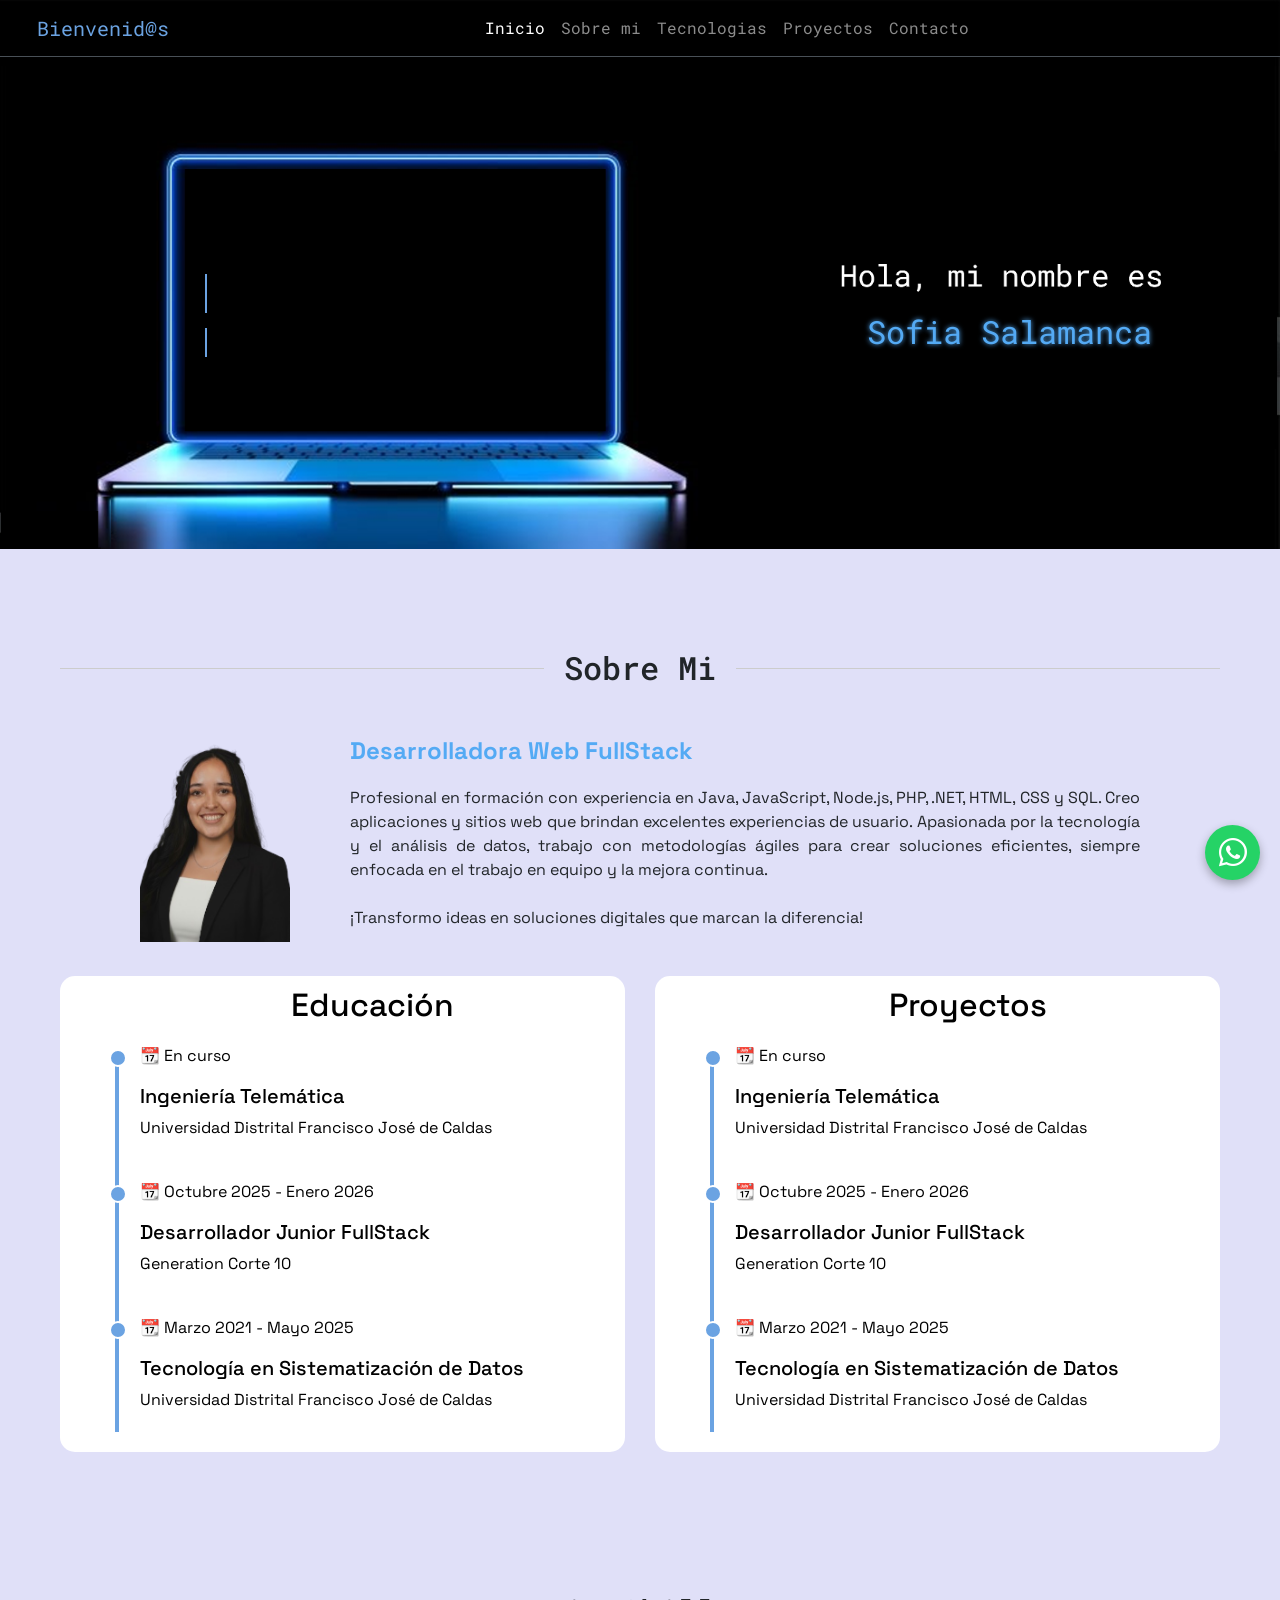
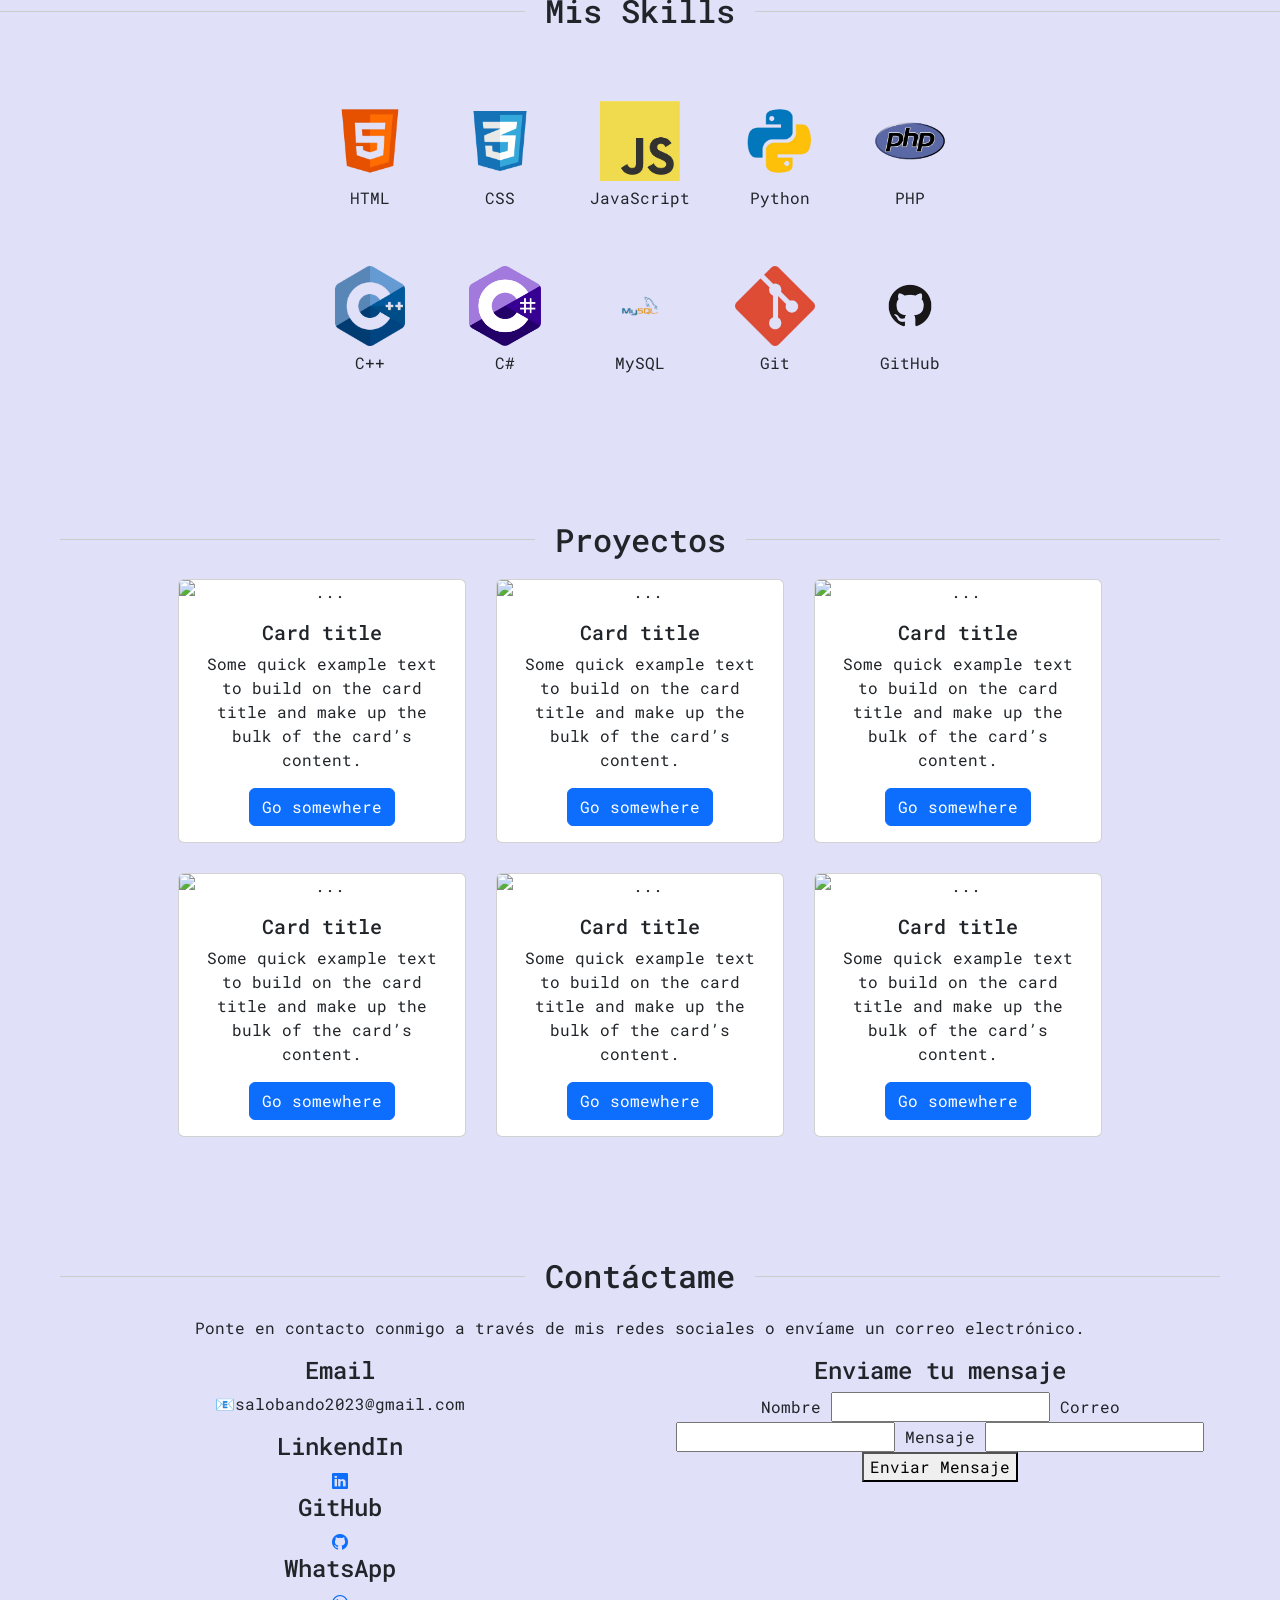
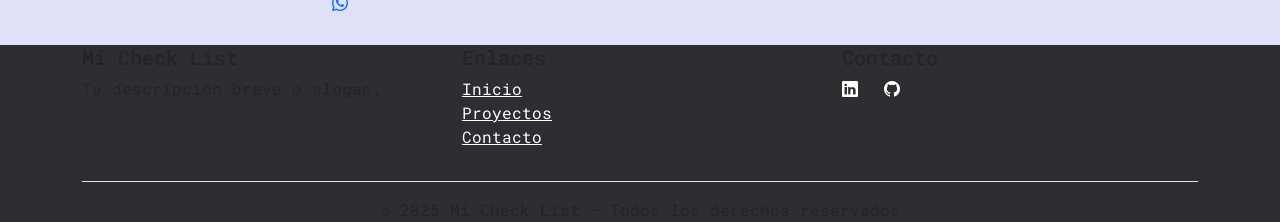
==== index.html @ 1c2f8b67 "portafolio" ====
<!DOCTYPE html>
<html lang="es">

<head>
    <meta charset="UTF-8">
    <meta name="viewport" content="width=device-width, initial-scale=1.0">
    <title>Portafolio</title>
    <link rel="stylesheet" href="style.css">
    <link href="https://cdn.jsdelivr.net/npm/bootstrap@5.3.8/dist/css/bootstrap.min.css" rel="stylesheet"
        integrity="sha384-sRIl4kxILFvY47J16cr9ZwB07vP4J8+LH7qKQnuqkuIAvNWLzeN8tE5YBujZqJLB" crossorigin="anonymous">
    <link href="https://fonts.googleapis.com/css2?family=Space+Grotesk:wght@400;600;700&display=swap" rel="stylesheet">
    <link href="https://fonts.googleapis.com/css2?family=Roboto+Mono:wght@100;300;400;500;700&display=swap"
        rel="stylesheet">
    <!-- Bootstrap Icons -->
    <link href="https://cdn.jsdelivr.net/npm/bootstrap-icons@1.11.1/font/bootstrap-icons.css" rel="stylesheet" />

</head>

<body>

    <header>
        <nav class="navbar navbar-expand-lg border-bottom border-body fixed-top" data-bs-theme="dark">
            <div class="container-fluid">
                <a class="navbar-brand" href="#inicio">Bienvenid@s</a>
                <button class="navbar-toggler" type="button" data-bs-toggle="collapse" data-bs-target="#navbarNav"
                    aria-controls="navbarNav" aria-expanded="false" aria-label="Toggle navigation">
                    <span class="navbar-toggler-icon"></span>
                </button>
                <div class="collapse navbar-collapse" id="navbarNav">
                    <ul class="navbar-nav">
                        <li class="nav-item">
                            <a class="nav-link active" aria-current="page" href="#inicio">Inicio</a>
                        </li>
                        <li class="nav-item">
                            <a class="nav-link" href="#sobremi">Sobre mi</a>
                        </li>
                        <li class="nav-item">
                            <a class="nav-link" href="#tecnologias">Tecnologias</a>
                        </li>
                        <li class="nav-item">
                            <a class="nav-link" href="#proyectos">Proyectos</a>
                        </li>
                        <li class="nav-item">
                            <a class="nav-link" href="#contacto">Contacto</a>
                        </li>
                    </ul>
                </div>
            </div>
        </nav>
    </header>


    <section id="inicio">
        <img src="/img/imgInicio.png" alt="inicio" class="unosceros">

        <div class="nombre">
            <p>Sofia Salamanca</p>
        </div>
        <div class="texto">
            <h3 class="type primero">Hello world!!</h3>
            <p class="type segundo">Soy Desarrolladora Web</p>
        </div>
    </section>

    <section id="sobremi">
        <h2 class="title">Sobre Mi</h2>

        <div class="quiensoy">
            <img src="/img/yo.png" alt="">
            <div class="text-sobremi">
                <h4>Desarrolladora Web FullStack</h4>
                <p>
                    Profesional en formación con experiencia en Java, JavaScript, Node.js, PHP, .NET, HTML, CSS y SQL.
                    Creo
                    aplicaciones y sitios web que brindan excelentes experiencias de usuario.
                    Apasionada por la tecnología y el análisis de datos, trabajo con metodologías ágiles para crear
                    soluciones
                    eficientes, siempre enfocada en el trabajo en equipo y la mejora continua.
                    <br><br>
                    ¡Transformo ideas en soluciones digitales que marcan la diferencia!
                </p>
            </div>
        </div>

        <div class="experiencia">
            <div class="educacion">
                <h2>Educación</h2>
                <div class="cursos">
                    <p class="fecha">📆 En curso</p>
                    <h5 class="titulo-curso">Ingeniería Telemática</h5>
                    <p class="institucion">Universidad Distrital Francisco José de Caldas</p>
                </div>
                <div class="cursos">
                    <p class="fecha">📆 Octubre 2025 - Enero 2026</p>
                    <h5 class="titulo-curso">Desarrollador Junior FullStack</h5>
                    <p class="institucion">Generation Corte 10</p>
                </div>
                <div class="cursos">
                    <p class="fecha">📆 Marzo 2021 - Mayo 2025</p>
                    <h5 class="titulo-curso">Tecnología en Sistematización de Datos</h5>
                    <p class="institucion">Universidad Distrital Francisco José de Caldas</p>
                </div>
            </div>
            <div class="educacion">
                <h2>Proyectos</h2>
                <div class="cursos">
                    <p class="fecha">📆 En curso</p>
                    <h5 class="titulo-curso">Ingeniería Telemática</h5>
                    <p class="institucion">Universidad Distrital Francisco José de Caldas</p>
                </div>
                <div class="cursos">
                    <p class="fecha">📆 Octubre 2025 - Enero 2026</p>
                    <h5 class="titulo-curso">Desarrollador Junior FullStack</h5>
                    <p class="institucion">Generation Corte 10</p>
                </div>
                <div class="cursos">
                    <p class="fecha">📆 Marzo 2021 - Mayo 2025</p>
                    <h5 class="titulo-curso">Tecnología en Sistematización de Datos</h5>
                    <p class="institucion">Universidad Distrital Francisco José de Caldas</p>
                </div>
            </div>
        </div>
    </section>

    <section id="tecnologias">
        <h2 class="title">Mis Skills</h2>
        <div class="skills">
            <div class="iconos">
                <img src="/img/html-5.png" alt="html">
                <p>HTML</p>
            </div>
            <div class="iconos">
                <img src="/img/CSS.png" alt="html">
                <p>CSS</p>
            </div>
            <div class="iconos">
                <img src="/img/js.png" alt="html">
                <p>JavaScript</p>
            </div>
            <div class="iconos">
                <img src="/img/python.png" alt="html">
                <p>Python</p>
            </div>
            <div class="iconos">
                <img src="/img/php.png" alt="html">
                <p>PHP</p>
            </div>
            <div class="iconos">
                <img src="/img/c++.png" alt="html">
                <p>C++</p>
            </div>
            <div class="iconos">
                <img src="/img/Csharp.png" alt="html">
                <p>C#</p>
            </div>
            <div class="iconos">
                <img src="/img/mysql.png" alt="html">
                <p>MySQL</p>
            </div>
            <div class="iconos">
                <img src="/img/git.png" alt="html">
                <p>Git</p>
            </div>
            <div class="iconos">
                <img src="/img/github.png" alt="html">
                <p>GitHub</p>
            </div>
        </div>
    </section>

    <section id="proyectos">
        <h2 class="title">Proyectos</h2>
        <div class="card_proy">
            <div class="card" style="width: 18rem;">
                <img src="..." class="card-img-top" alt="...">
                <div class="card-body">
                    <h5 class="card-title">Card title</h5>
                    <p class="card-text">Some quick example text to build on the card title and make up the bulk of the
                        card’s content.</p>
                    <a href="#" class="btn btn-primary">Go somewhere</a>
                </div>
            </div>
            <div class="card" style="width: 18rem;">
                <img src="..." class="card-img-top" alt="...">
                <div class="card-body">
                    <h5 class="card-title">Card title</h5>
                    <p class="card-text">Some quick example text to build on the card title and make up the bulk of the
                        card’s content.</p>
                    <a href="#" class="btn btn-primary">Go somewhere</a>
                </div>
            </div>
            <div class="card" style="width: 18rem;">
                <img src="..." class="card-img-top" alt="...">
                <div class="card-body">
                    <h5 class="card-title">Card title</h5>
                    <p class="card-text">Some quick example text to build on the card title and make up the bulk of the
                        card’s content.</p>
                    <a href="#" class="btn btn-primary">Go somewhere</a>
                </div>
            </div>
            <div class="card" style="width: 18rem;">
                <img src="..." class="card-img-top" alt="...">
                <div class="card-body">
                    <h5 class="card-title">Card title</h5>
                    <p class="card-text">Some quick example text to build on the card title and make up the bulk of the
                        card’s content.</p>
                    <a href="#" class="btn btn-primary">Go somewhere</a>
                </div>
            </div>
            <div class="card" style="width: 18rem;">
                <img src="..." class="card-img-top" alt="...">
                <div class="card-body">
                    <h5 class="card-title">Card title</h5>
                    <p class="card-text">Some quick example text to build on the card title and make up the bulk of the
                        card’s content.</p>
                    <a href="#" class="btn btn-primary">Go somewhere</a>
                </div>
            </div>
            <div class="card" style="width: 18rem;">
                <img src="..." class="card-img-top" alt="...">
                <div class="card-body">
                    <h5 class="card-title">Card title</h5>
                    <p class="card-text">Some quick example text to build on the card title and make up the bulk of the
                        card’s content.</p>
                    <a href="#" class="btn btn-primary">Go somewhere</a>
                </div>
            </div>
        </div>
    </section>

    <section id="contacto">
        <h2 class="title">Contáctame</h2>
        <p>Ponte en contacto conmigo a través de mis redes sociales o envíame un correo electrónico.</p>
        <div class="formas-contacto">
            <div class="redes">
                <h4>Email</h4>
                <p>📧salobando2023@gmail.com</p>
                <h4>LinkendIn</h4>
                <a href="www.linkedin.com/in/danna-sofia-salamanca-obando-desarrolladora-fullstack" class="icon-circle"
                    aria-label="Whatsapp"><i class="bi bi-linkedin"></i> </a><br>
                <h4>GitHub</h4>
                <a href="https://github.com/salobando" class="icon-circle" aria-label="GitHub"><i
                        class="bi bi-github"></i></a><br>
                <h4>WhatsApp</h4>
                <a href="#" class="icon-circle" aria-label="Whatsapp"><i class="bi bi-whatsapp"></i></a>
            </div>
            <div class="mensaje">
                <h4>Enviame tu mensaje</h4>
                <label for="">Nombre</label>
                <input type="text" name="nombre" id="nombre">
                <label for="">Correo</label>
                <input type="text" name="correo" id="correo">
                <label for="">Mensaje</label>
                <input type="text" name="Mensaje" id="Mensaje">
                <button type="submit" id="enviar">Enviar Mensaje</button>
            </div>
        </div>
    </section>

    <!-- Boton Whatsapp flotante -->
    <a href="https://wa.me/573008833628?text=Hola,%20me%20gusto%20tu%20portafolio!" class="whatsapp-float"
        target="_blank" aria-label="WhatsApp">
        <i class="bi bi-whatsapp"></i>
    </a>

    <footer>
        <div class="container">
            <div class="row">
                <div class="col-md-4 mb-3">
                    <h5>Mi Check List</h5>
                    <p>Tu descripción breve o slogan.</p>
                </div>
                <div class="col-md-4 mb-3">
                    <h5>Enlaces</h5>
                    <ul class="list-unstyled">
                        <li><a href="#inicio" class="text-white">Inicio</a></li>
                        <li><a href="#proy" class="text-white">Proyectos</a></li>
                        <li><a href="#contacto" class="text-white">Contacto</a></li>
                    </ul>
                </div>
                <div class="col-md-4 mb-3">
                    <h5>Contacto</h5>
                    <a href="www.linkedin.com/in/danna-sofia-salamanca-obando-desarrolladora-fullstack"
                        class="text-white me-3"><i class="bi bi-linkedin"></i></a>
                    <a href="https://github.com/salobando" class="text-white me-3"><i class="bi bi-github"></i></a>
                </div>
            </div>
            <div class="text-center pt-3 border-top">
                © 2025 Mi Check List — Todos los derechos reservados
            </div>

        </div>
    </footer>

    <script src="sricpt.js"></script>
    <!-- Bootstrap JS -->
    <script src="https://cdn.jsdelivr.net/npm/bootstrap@5.3.2/dist/js/bootstrap.bundle.min.js"></script>

</body>

</html>
---- style.css ----
body {
    font-family: 'Roboto mono', 'sans-serif' !important;
    background: #e0e0f8 !important;
    align-items: center;
    margin: 0;
}

.navbar {
    position: fixed !important;
    top: 0;
    left: 0;
    width: 100%;
    background-color: rgba(0, 0, 0, 0.8);    
    font-family: 'Roboto mono', 'sans-serif';
    z-index: 1000;
    /* por encima de otros elementos */
    box-shadow: 0 2px 5px rgba(0, 0, 0, 0.5);
    /* sombra para destacar */
}

.navbar-brand{
    padding-left: 25px;
    color: #6ba3e2 !important;
}

.navbar-nav{ 
     display: flex;
    justify-content: center; 
    width: 100%;
}

#inicio {
    text-align: center;
    position: relative;
    /* referencia para el texto */
    overflow: hidden;
}

.unosceros {
    width: 100vw;
    height: auto;
    object-fit: cover; 
}

.nombre{
    position: absolute;
    top: 62%;
    right: 10%; /* lado derecho */
    transform: translateY(-50%);
    font-family: 'Roboto mono', 'sans-serif';
    font-size: 2rem;
    color: #54aaf4;
    text-shadow: 0 0 5px #54aaf4;
    animation: terminalBlink 4s infinite;
}

@keyframes terminalBlink {
    /* visible */
    0%   { opacity: 1; }
    10%  { opacity: 0.2; }
    12%  { opacity: 1; }
    /* pequeño apagón */
    25%  { opacity: 0; }
    28%  { opacity: 1; }
    /* titileo rápido */
    40%  { opacity: 0.3; }
    42%  { opacity: 1; }
    44%  { opacity: 0.1; }
    46%  { opacity: 1; }
    /* apagado largo */
    70%  { opacity: 0; }
    75%  { opacity: 1; }
    /* estable */
    100% { opacity: 1; }
}


.texto{
    font-family: 'Roboto mono', 'sans-serif';    
    position: absolute;
    top: 50%;
    left: 16%; /* lado izquierdo */
    color: #fff;
    max-width: 300px;
}
.type {
    overflow: hidden;
    white-space: nowrap;
    border-right: 2px solid #6ba3e2;
    width: 0;
}

.primero {
    font-size: 2rem;
    animation: typing-h3 9s steps(13, end) infinite,
               cursor-h3 9s step-end infinite;
    animation-delay: 2.7s;
}

.segundo {
    font-size: 1.2rem;
    margin-top: 15px;
    color: #6ba3e2;
    animation: typing-p 9s steps(22, end) infinite,
               cursor-p 9s step-end infinite;
    animation-delay: 2.7s;
}

/* animaciones */
@keyframes typing-h3 {
    0%   { width: 0; }
    20%, 90%  { width: 13ch; }
    100% { width: 0; }
}

@keyframes typing-p {
    0%,30%   { width: 0; }
    40%,80%   { width: 22ch; }
    90%,100% { width: 0; }
}

@keyframes cursor-h3 {
    0%, 30%   { border-color: #6ba3e2; }
    31%, 100% { border-color: transparent; }
}

@keyframes cursor-p {  
    0%, 30% { border-color: transparent; } 
    31%, 85%  { border-color: #6ba3e2; } 
    86%, 100% { border-color: transparent; }
}

#sobremi{
    padding: 40px 60px;
    text-align: center;         
}

.title {
    display: flex;
    align-items: center;
    justify-content: center;
    gap: 20px;
    margin: 60px 0 20px;
}

/* línea izquierda */
.title::before,
.title::after {
    content: '';
    flex: 1;
    height: 1px;
    background-color: #ccc;
}

.quiensoy{
    display: flex;           
    align-items: center;
    gap: 60px;             
    flex-wrap: wrap;   
    padding: 30px 80px;
}
.quiensoy img{
    width: 150px;
    height: 200px;
    object-fit: cover;
}

.text-sobremi{    
    font-family: 'Space Grotesk', 'sans-serif';
    flex: 1;
    text-align:justify;
}

.text-sobremi h4{
    color: #54aaf4;
    font-weight: 700;
    margin-bottom: 20px;
}

.experiencia {
    display: flex;           
    gap: 30px;             
    flex-wrap: wrap;     
}

.experiencia div { 
    flex: 1;        
    background-color: #ffffff;  
    color: #000000;
    text-align: left;
    border-radius: 15px;
    font-family: 'Space Grotesk', 'sans-serif';
}

.experiencia h2{
    text-align: center;
    margin: 10px 0 20px;
}
.educacion {
    position: relative;
    text-align: left;
    padding-left: 60px;
}

/* línea vertical */
.educacion::before {
    content: '';
    position: absolute;
    left: 55px;                
    top: 75px;
    width: 4px;
    height: 80%;
    background-color: #6ba3e2; 
}

.cursos {
    position: relative;
    margin-bottom: 40px; 
    padding-left: 20px;
    box-sizing: border-box;  
}

/* punto de cada curso */
.cursos::before {
    content: '';
    position: absolute;
    left: -11px;          /* centrar el punto sobre la línea */
    top: 5px;             
    width: 18px;          
    height: 18px;
    background-color: #6ba3e2; 
    border-radius: 50%;    
    border: 2px solid #fff;
}

#tecnologias h2{
    padding: 40px 0px 10px;
    text-align: center;
}

.skills {
    padding: 30px 25%;
    text-align: center;
    display: flex;   
    flex-wrap: wrap;         
    justify-content: space-between; 
    gap: 20px; 
}

.iconos{
    flex-direction: column;         
    align-items: center;
    margin: 10px;             
}

.iconos img{
    width: 80px;
    height: 80px;
    object-fit: contain;
    margin-bottom: 5px;
}

#proyectos{
    padding: 30px 60px;
    text-align: center;    
}

.card_proy{
    display: flex;
    flex-wrap: wrap;
    gap: 30px;
    justify-content: center;
}

#contacto{
    padding: 30px 60px;
    text-align: center;    
}

.formas-contacto{
    display: flex;
    gap: 40px;
    align-items: flex-start;
    flex-wrap: wrap;
}

.formas-contacto div{
    flex: 1;
    min-width: 280px;
}

.mensaje{
    display: block;
}

.whatsapp-float {
    position: fixed;
    bottom: 20px;
    right: 20px;
    width: 55px;
    height: 55px;
    background-color: #25D366;
    border-radius: 50%;
    display: flex;
    align-items: center;
    justify-content: center;
    z-index: 1000;
    box-shadow: 0 4px 10px rgba(0,0,0,0.3);
    transition: transform 0.3s ease;
}

.whatsapp-float:hover {
    transform: scale(1.1);
}

.whatsapp-float i {
    font-size: 28px;
    color: white;
}

footer{
    background: #2d2d32;
}
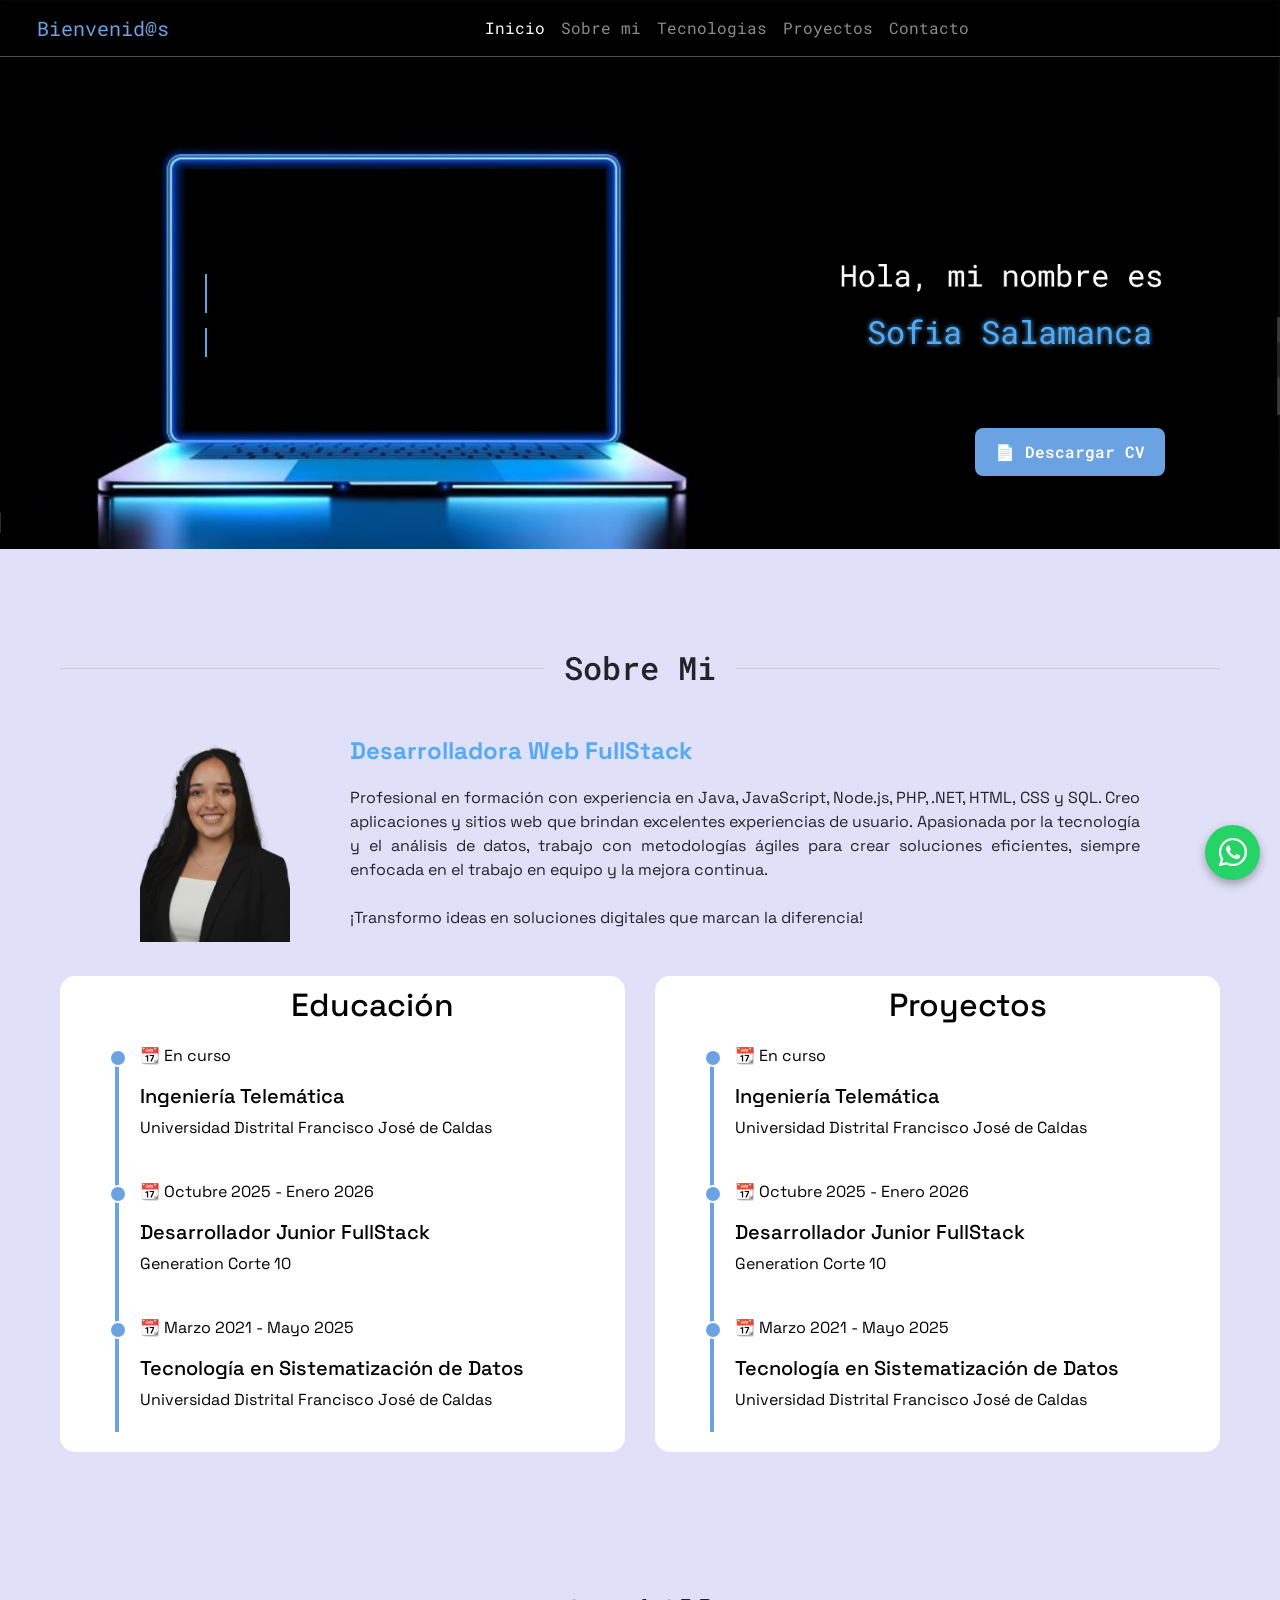
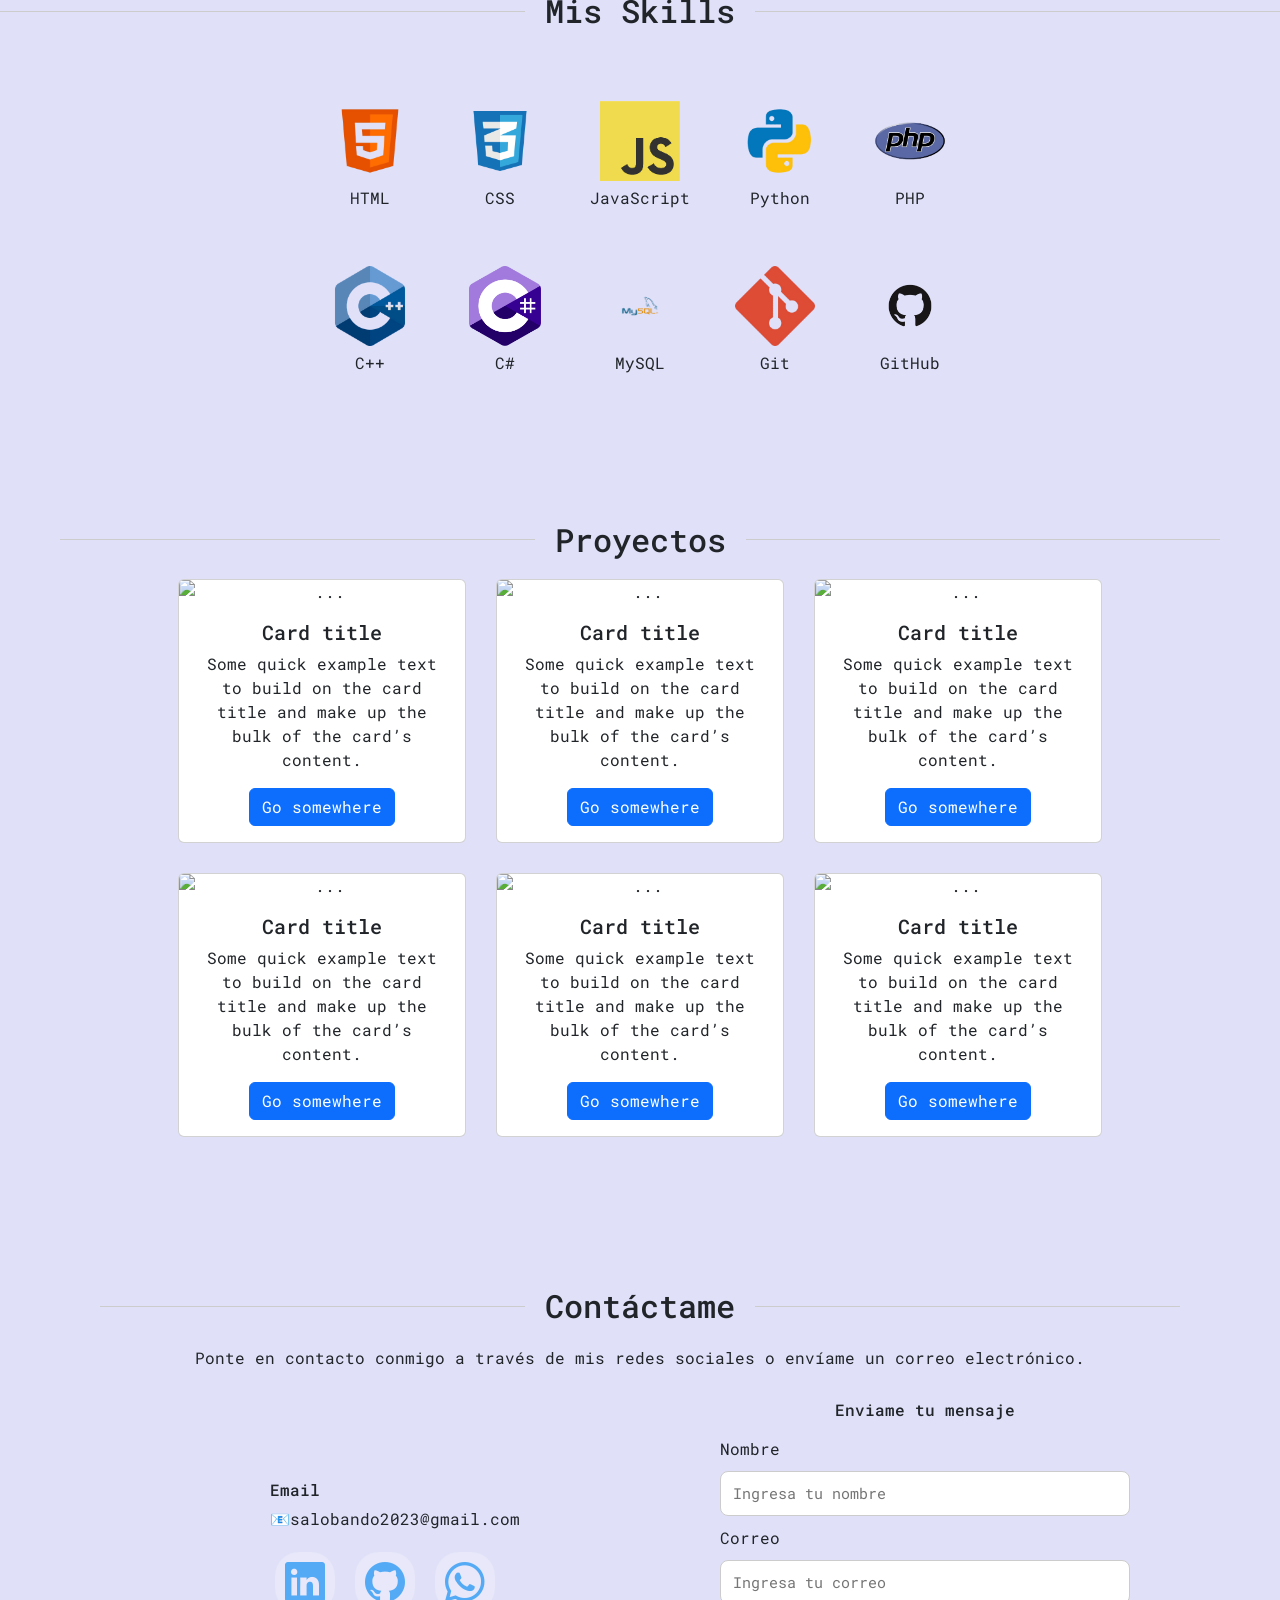
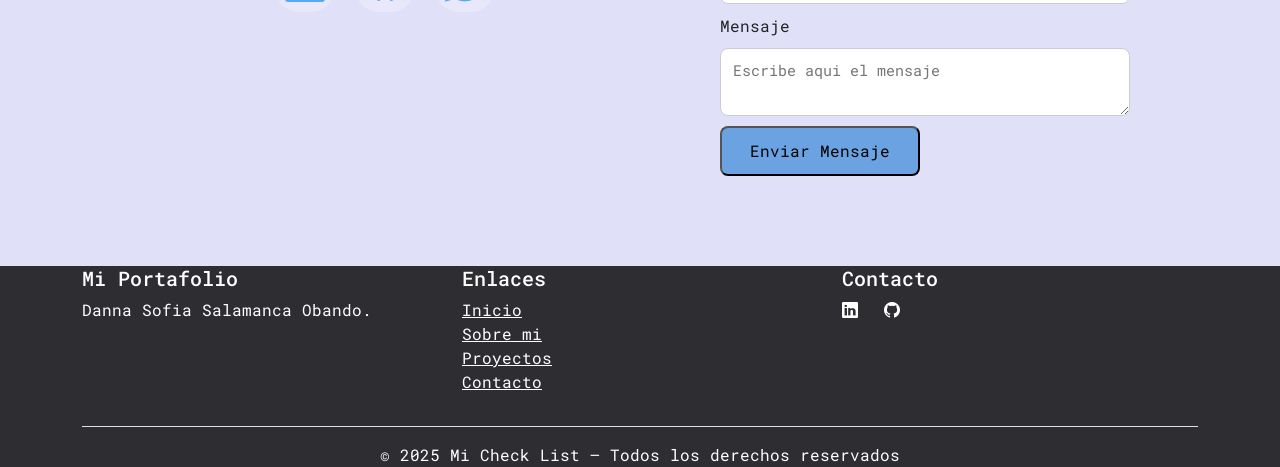
==== commit 16f1fbd8: "añadir cv" ====
--- a/index.html
+++ b/index.html
@@ -56,6 +56,7 @@
         <div class="nombre">
             <p>Sofia Salamanca</p>
         </div>
+        <a href="/docs/CV_DannaSofiaSalamanca.docx" class="btn-pdf" download>📄 Descargar CV</a>
         <div class="texto">
             <h3 class="type primero">Hello world!!</h3>
             <p class="type segundo">Soy Desarrolladora Web</p>
@@ -235,23 +236,18 @@
             <div class="redes">
                 <h4>Email</h4>
                 <p>📧salobando2023@gmail.com</p>
-                <h4>LinkendIn</h4>
-                <a href="www.linkedin.com/in/danna-sofia-salamanca-obando-desarrolladora-fullstack" class="icon-circle"
-                    aria-label="Whatsapp"><i class="bi bi-linkedin"></i> </a><br>
-                <h4>GitHub</h4>
-                <a href="https://github.com/salobando" class="icon-circle" aria-label="GitHub"><i
-                        class="bi bi-github"></i></a><br>
-                <h4>WhatsApp</h4>
-                <a href="#" class="icon-circle" aria-label="Whatsapp"><i class="bi bi-whatsapp"></i></a>
+                <a href="www.linkedin.com/in/danna-sofia-salamanca-obando-desarrolladora-fullstack" class="icon-circle" aria-label="linkedin"><i class="bi bi-linkedin"></i> </a>
+                <a href="https://github.com/salobando" class="icon-circle" aria-label="GitHub"><i class="bi bi-github"></i></a>
+                <a href="https://wa.me/573008833628?text=Hola,%20me%20gusto%20tu%20portafolio!" class="icon-circle" aria-label="Whatsapp"><i class="bi bi-whatsapp"></i></a>
             </div>
             <div class="mensaje">
                 <h4>Enviame tu mensaje</h4>
                 <label for="">Nombre</label>
-                <input type="text" name="nombre" id="nombre">
+                <input type="text" name="nombre" id="nombre" placeholder="Ingresa tu nombre">
                 <label for="">Correo</label>
-                <input type="text" name="correo" id="correo">
+                <input type="text" name="correo" id="correo" placeholder="Ingresa tu correo">
                 <label for="">Mensaje</label>
-                <input type="text" name="Mensaje" id="Mensaje">
+                <textarea type="text" name="Mensaje" id="Mensaje" placeholder="Escribe aqui el mensaje"></textarea>
                 <button type="submit" id="enviar">Enviar Mensaje</button>
             </div>
         </div>
@@ -267,14 +263,15 @@
         <div class="container">
             <div class="row">
                 <div class="col-md-4 mb-3">
-                    <h5>Mi Check List</h5>
-                    <p>Tu descripción breve o slogan.</p>
+                    <h5>Mi Portafolio</h5>
+                    <p>Danna Sofia Salamanca Obando.</p>
                 </div>
                 <div class="col-md-4 mb-3">
                     <h5>Enlaces</h5>
                     <ul class="list-unstyled">
                         <li><a href="#inicio" class="text-white">Inicio</a></li>
-                        <li><a href="#proy" class="text-white">Proyectos</a></li>
+                        <li><a href="#sobremi" class="text-white">Sobre mi</a></li>
+                        <li><a href="#proyectos" class="text-white">Proyectos</a></li>
                         <li><a href="#contacto" class="text-white">Contacto</a></li>
                     </ul>
                 </div>
--- a/style.css
+++ b/style.css
@@ -74,6 +74,25 @@
     100% { opacity: 1; }
 }
 
+.btn-pdf {
+    position: absolute;
+    top: 78%;
+    right: 9%; 
+    display: inline-block;
+    padding: 12px 20px;
+    background-color: #6ba3e2;
+    color: #fff;
+    text-decoration: none;
+    border-radius: 8px;
+    font-weight: 600;
+    transition: background-color 0.3s ease, transform 0.2s ease;
+}
+
+.btn-pdf:hover {
+    background-color: #568bcc;
+    transform: translateY(-2px);
+}
+
 
 .texto{
     font-family: 'Roboto mono', 'sans-serif';    
@@ -273,7 +292,7 @@
 }
 
 #contacto{
-    padding: 30px 60px;
+    padding: 60px 100px;
     text-align: center;    
 }
 
@@ -282,6 +301,8 @@
     gap: 40px;
     align-items: flex-start;
     flex-wrap: wrap;
+    text-align: left;
+    margin: 30px 50px;
 }
 
 .formas-contacto div{
@@ -289,8 +310,59 @@
     min-width: 280px;
 }
 
+.formas-contacto h4{
+    font-size: 1rem;
+}
+.redes{
+    margin-left: 120px;
+    margin-top: 80px;
+}
 .mensaje{
-    display: block;
+    display: flex;
+    flex-direction: column;
+    gap: 10px;
+}
+
+.mensaje h4{    
+    text-align: center;
+}
+
+.mensaje input,
+.mensaje textarea {
+    width: 100%;
+    padding: 10px 12px;
+    border-radius: 8px;
+    border: 1px solid #ccc;
+    font-family: inherit;
+    font-size: 0.95rem;
+}
+
+.mensaje button{
+    width: 200px;
+    height: 50px;
+    border-radius: 8px;
+    background: #6ba3e2;
+    color: #000;
+}
+
+.icon-circle {
+    width: 60px; 
+    height: 60px;
+    display: inline-flex; 
+    justify-content: center;
+    align-items: center;
+    border-radius: 40%;
+    background-color: #ffffff3d; /* un fondo semitransparente */
+    color: #54aaf4; 
+    font-size: 40px;
+    margin: 5px;
+    text-decoration: none;
+    transition: 0.3s;
+}
+
+.icon-circle:hover {
+    background-color: white;
+    color: #000;
 }
 
 .whatsapp-float {
@@ -320,4 +392,5 @@
 
 footer{
     background: #2d2d32;
+    color: #fff;
 }
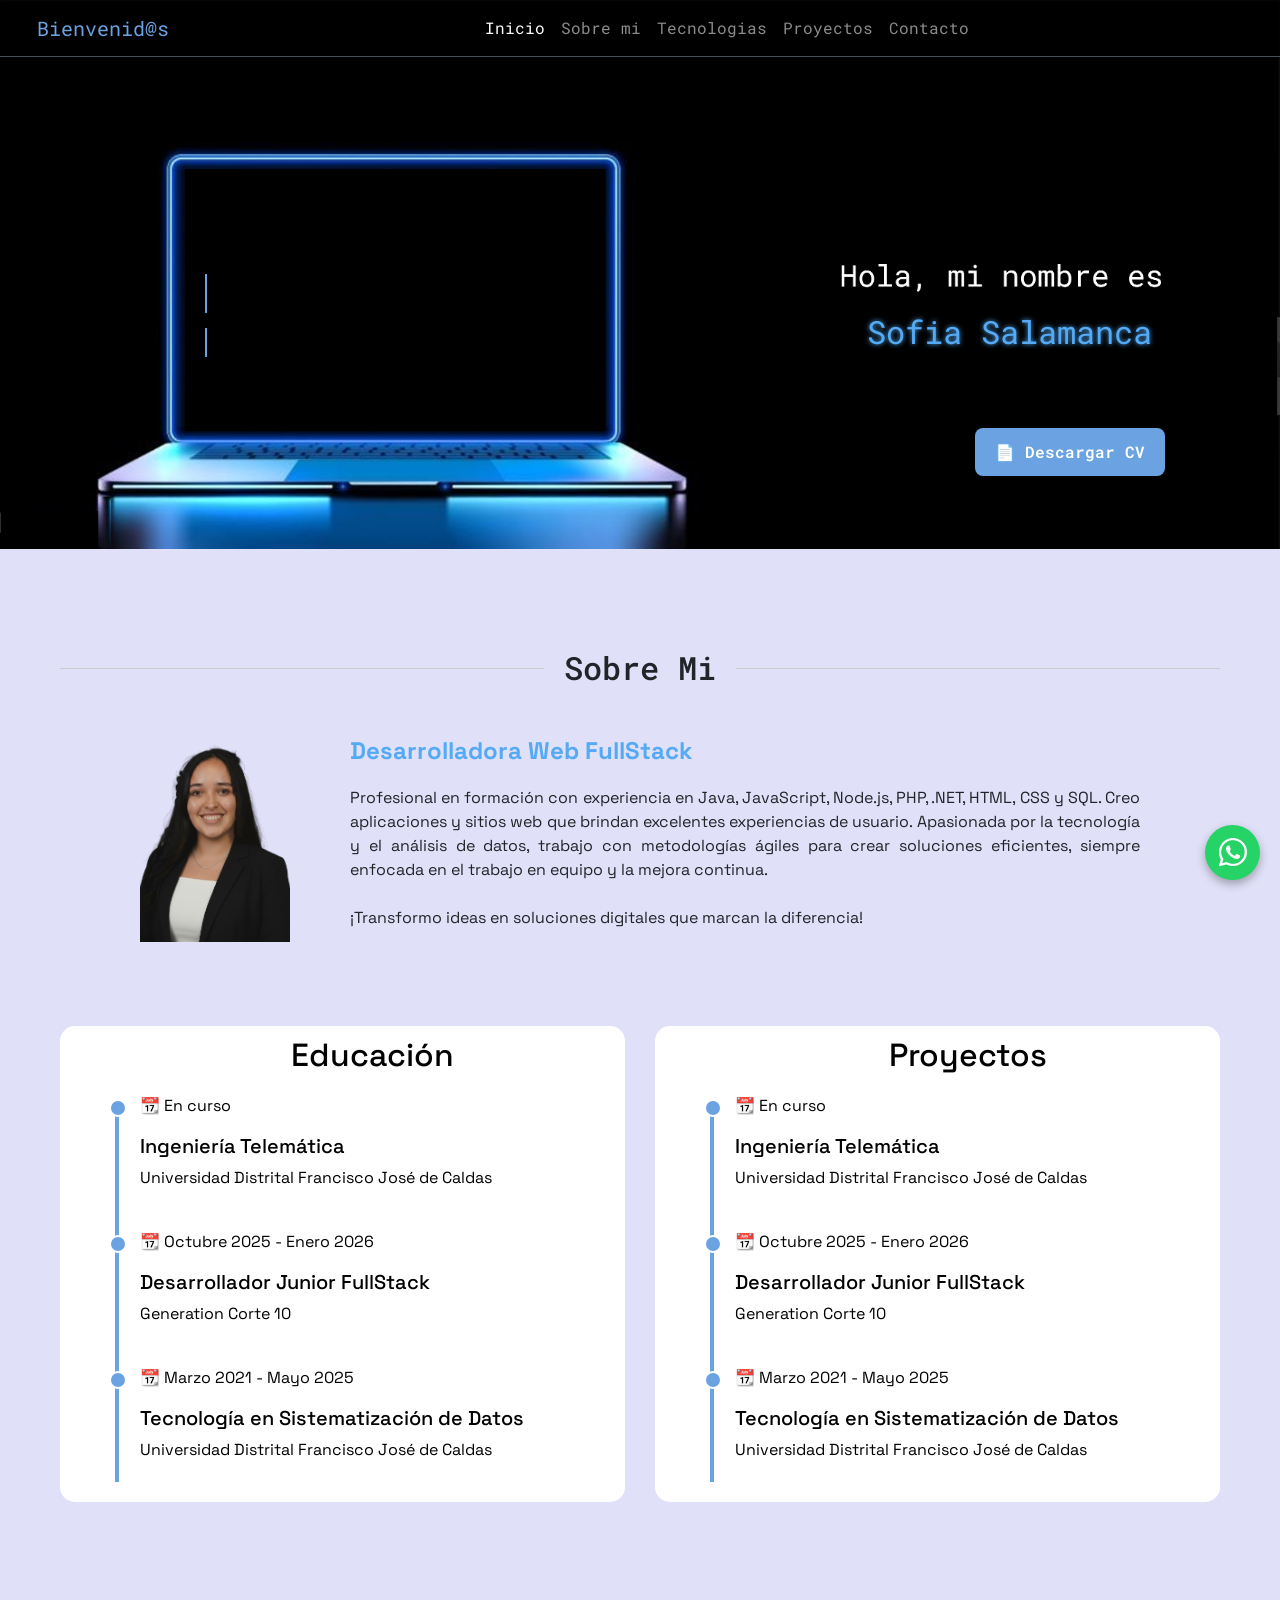
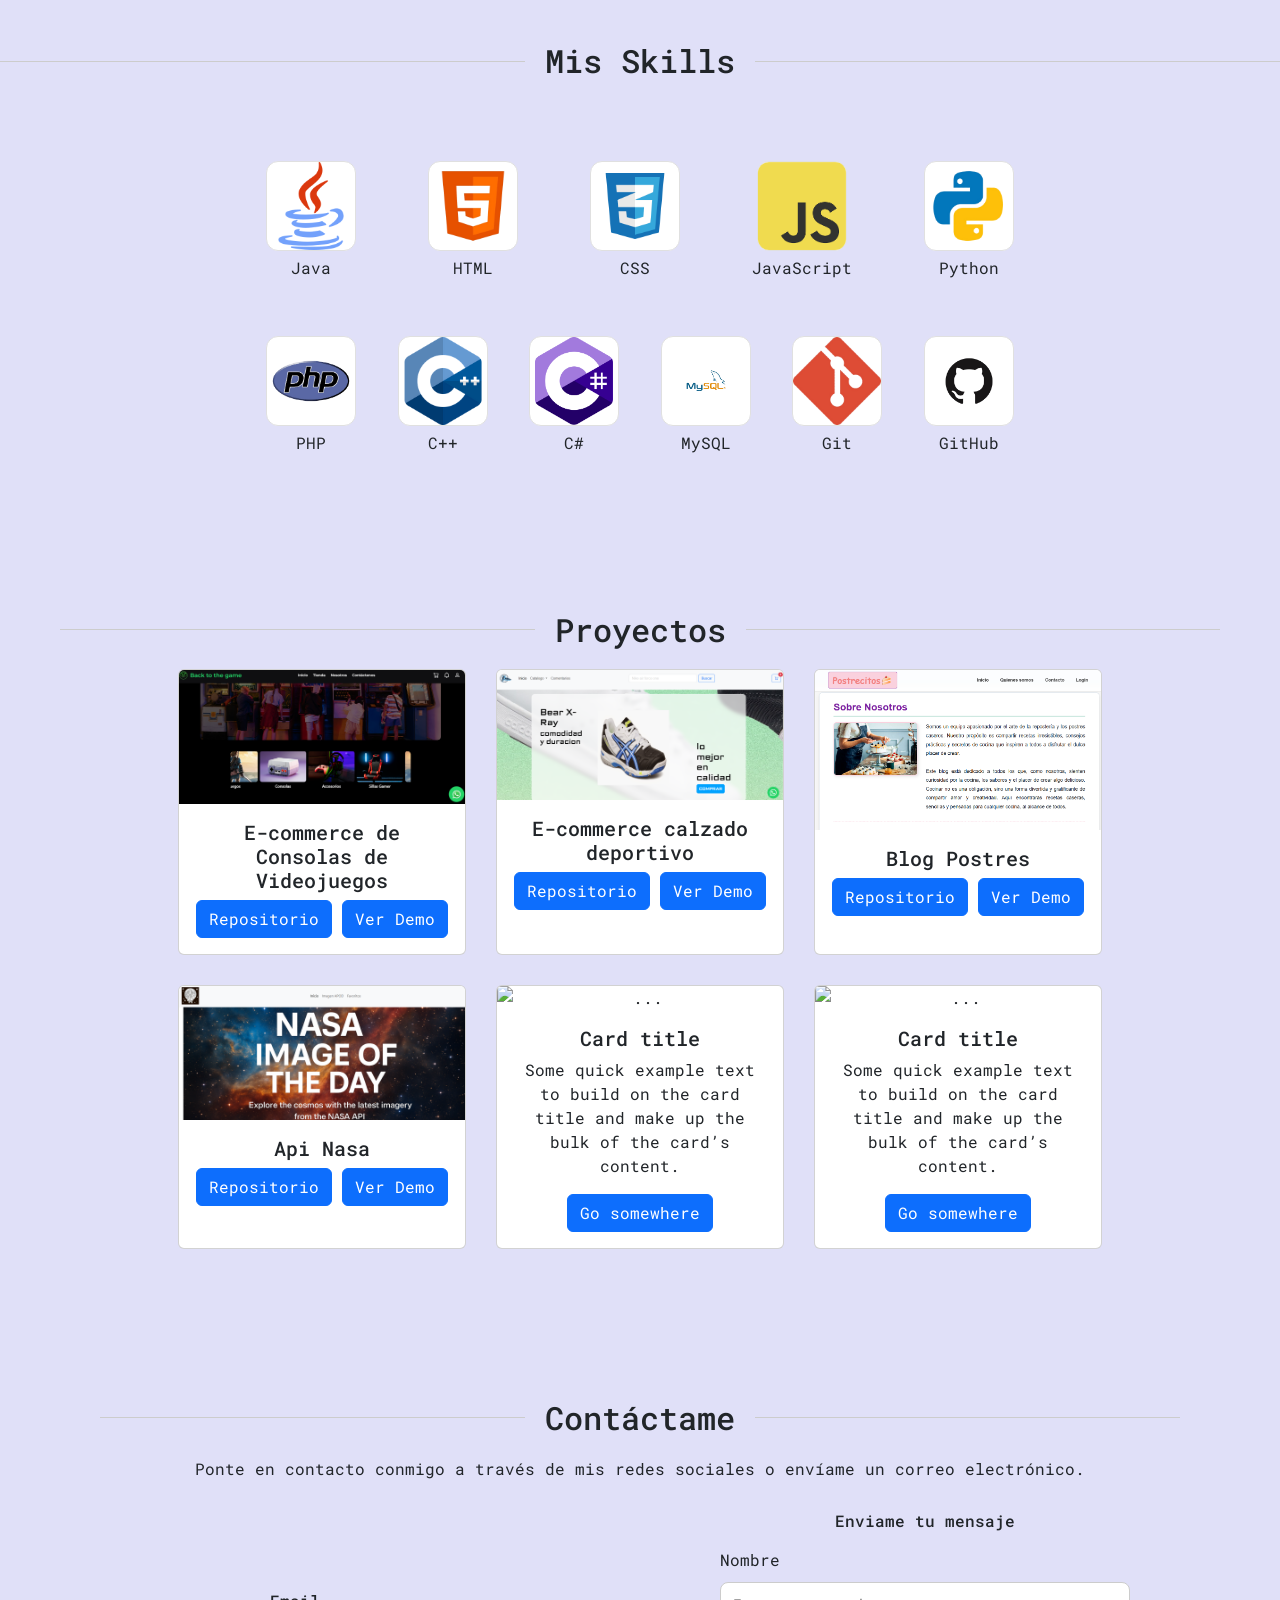
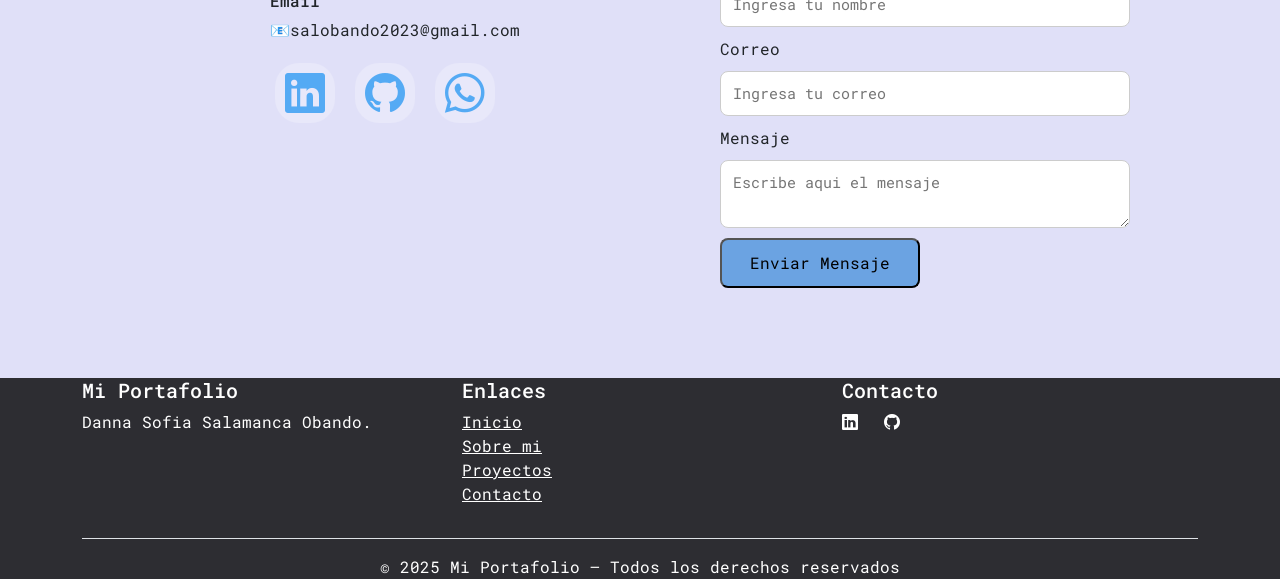
==== commit 9c4e500b: "cambios}" ====
--- a/index.html
+++ b/index.html
@@ -127,43 +127,47 @@
         <h2 class="title">Mis Skills</h2>
         <div class="skills">
             <div class="iconos">
-                <img src="/img/html-5.png" alt="html">
+                <img src="/img/java.png" alt="java" class="iconos_img">
+                <p>Java</p>
+            </div>
+            <div class="iconos">
+                <img src="/img/html-5.png" alt="html" class="iconos_img">
                 <p>HTML</p>
             </div>
             <div class="iconos">
-                <img src="/img/CSS.png" alt="html">
+                <img src="/img/CSS.png" alt="CSS" class="iconos_img">
                 <p>CSS</p>
             </div>
             <div class="iconos">
-                <img src="/img/js.png" alt="html">
+                <img src="/img/js.png" alt="JS" class="iconos_img">
                 <p>JavaScript</p>
             </div>
             <div class="iconos">
-                <img src="/img/python.png" alt="html">
+                <img src="/img/python.png" alt="PY" class="iconos_img">
                 <p>Python</p>
             </div>
             <div class="iconos">
-                <img src="/img/php.png" alt="html">
+                <img src="/img/php.png" alt="PHP" class="iconos_img">
                 <p>PHP</p>
             </div>
             <div class="iconos">
-                <img src="/img/c++.png" alt="html">
+                <img src="/img/c++.png" alt="C++" class="iconos_img">
                 <p>C++</p>
             </div>
             <div class="iconos">
-                <img src="/img/Csharp.png" alt="html">
+                <img src="/img/Csharp.png" alt="C#" class="iconos_img">
                 <p>C#</p>
             </div>
             <div class="iconos">
-                <img src="/img/mysql.png" alt="html">
+                <img src="/img/mysql.png" alt="SQL" class="iconos_img">
                 <p>MySQL</p>
             </div>
             <div class="iconos">
-                <img src="/img/git.png" alt="html">
+                <img src="/img/git.png" alt="Git" class="iconos_img">
                 <p>Git</p>
             </div>
             <div class="iconos">
-                <img src="/img/github.png" alt="html">
+                <img src="/img/github.png" alt="GitHub" class="iconos_img">
                 <p>GitHub</p>
             </div>
         </div>
@@ -173,39 +177,35 @@
         <h2 class="title">Proyectos</h2>
         <div class="card_proy">
             <div class="card" style="width: 18rem;">
-                <img src="..." class="card-img-top" alt="...">
-                <div class="card-body">
-                    <h5 class="card-title">Card title</h5>
-                    <p class="card-text">Some quick example text to build on the card title and make up the bulk of the
-                        card’s content.</p>
-                    <a href="#" class="btn btn-primary">Go somewhere</a>
-                </div>
-            </div>
-            <div class="card" style="width: 18rem;">
-                <img src="..." class="card-img-top" alt="...">
-                <div class="card-body">
-                    <h5 class="card-title">Card title</h5>
-                    <p class="card-text">Some quick example text to build on the card title and make up the bulk of the
-                        card’s content.</p>
-                    <a href="#" class="btn btn-primary">Go somewhere</a>
-                </div>
-            </div>
-            <div class="card" style="width: 18rem;">
-                <img src="..." class="card-img-top" alt="...">
-                <div class="card-body">
-                    <h5 class="card-title">Card title</h5>
-                    <p class="card-text">Some quick example text to build on the card title and make up the bulk of the
-                        card’s content.</p>
-                    <a href="#" class="btn btn-primary">Go somewhere</a>
-                </div>
-            </div>
-            <div class="card" style="width: 18rem;">
-                <img src="..." class="card-img-top" alt="...">
-                <div class="card-body">
-                    <h5 class="card-title">Card title</h5>
-                    <p class="card-text">Some quick example text to build on the card title and make up the bulk of the
-                        card’s content.</p>
-                    <a href="#" class="btn btn-primary">Go somewhere</a>
+                <img src="/img/E-consolas.png" class="card-img-top" alt="...">
+                <div class="card-body">
+                    <h5 class="card-title">E-commerce de Consolas de Videojuegos</h5>
+                    <a href="https://github.com/salobando/BackToTheGame.git" class="btn btn-primary">Repositorio</a>
+                    <a href="#" class="btn btn-primary">Ver Demo</a>
+                </div>
+            </div>
+            <div class="card" style="width: 18rem;">
+                <img src="/img/E-tenazos.png" class="card-img-top" alt="...">
+                <div class="card-body">
+                    <h5 class="card-title">E-commerce calzado deportivo</h5>
+                    <a href="https://github.com/salobando/BackToTheGame.git" class="btn btn-primary">Repositorio</a>
+                    <a href="#" class="btn btn-primary">Ver Demo</a>
+                </div>
+            </div>
+            <div class="card" style="width: 18rem;">
+                <img src="/img/Blog-Postres.png" class="card-img-top" alt="...">
+                <div class="card-body">
+                    <h5 class="card-title">Blog Postres</h5>
+                    <a href="https://github.com/salobando/BlogCocina2.git" class="btn btn-primary">Repositorio</a>
+                    <a href="#" class="btn btn-primary">Ver Demo</a>
+                </div>
+            </div>
+            <div class="card" style="width: 18rem;">
+                <img src="/img/Api-NASA.png" class="card-img-top" alt="...">
+                <div class="card-body">
+                    <h5 class="card-title">Api Nasa</h5>
+                    <a href="https://github.com/salobando/LAB-API-NASA.git" class="btn btn-primary">Repositorio</a>
+                    <a href="#" class="btn btn-primary">Ver Demo</a>
                 </div>
             </div>
             <div class="card" style="width: 18rem;">
@@ -236,9 +236,12 @@
             <div class="redes">
                 <h4>Email</h4>
                 <p>📧salobando2023@gmail.com</p>
-                <a href="www.linkedin.com/in/danna-sofia-salamanca-obando-desarrolladora-fullstack" class="icon-circle" aria-label="linkedin"><i class="bi bi-linkedin"></i> </a>
-                <a href="https://github.com/salobando" class="icon-circle" aria-label="GitHub"><i class="bi bi-github"></i></a>
-                <a href="https://wa.me/573008833628?text=Hola,%20me%20gusto%20tu%20portafolio!" class="icon-circle" aria-label="Whatsapp"><i class="bi bi-whatsapp"></i></a>
+                <a href="www.linkedin.com/in/danna-sofia-salamanca-obando-desarrolladora-fullstack" class="icon-circle"
+                    aria-label="linkedin"><i class="bi bi-linkedin"></i> </a>
+                <a href="https://github.com/salobando" class="icon-circle" aria-label="GitHub"><i
+                        class="bi bi-github"></i></a>
+                <a href="https://wa.me/573008833628?text=Hola,%20me%20gusto%20tu%20portafolio!" class="icon-circle"
+                    aria-label="Whatsapp"><i class="bi bi-whatsapp"></i></a>
             </div>
             <div class="mensaje">
                 <h4>Enviame tu mensaje</h4>
@@ -283,7 +286,7 @@
                 </div>
             </div>
             <div class="text-center pt-3 border-top">
-                © 2025 Mi Check List — Todos los derechos reservados
+                © 2025 Mi Portafolio — Todos los derechos reservados
             </div>
 
         </div>
--- a/style.css
+++ b/style.css
@@ -199,7 +199,8 @@
 .experiencia {
     display: flex;           
     gap: 30px;             
-    flex-wrap: wrap;     
+    flex-wrap: wrap;
+    margin-top: 50px;     
 }
 
 .experiencia div { 
@@ -258,7 +259,7 @@
 }
 
 .skills {
-    padding: 30px 25%;
+    padding: 40px 20%;
     text-align: center;
     display: flex;   
     flex-wrap: wrap;         
@@ -269,14 +270,25 @@
 .iconos{
     flex-direction: column;         
     align-items: center;
-    margin: 10px;             
-}
-
-.iconos img{
-    width: 80px;
-    height: 80px;
+    margin: 10px;       
+}
+
+.iconos_img{
+    width: 90px;
+    height: 90px;
     object-fit: contain;
     margin-bottom: 5px;
+    border: 1px solid #e0e0e0;
+    border-radius: 12px;
+    background-color: #fff;
+    transition: transform 0.3s ease, box-shadow 0.3s ease, border 0.3s ease;
+
+}
+
+.iconos_img:hover {
+    transform: translateY(-5px);
+    box-shadow: 0 8px 20px rgba(0, 0, 0, 0.12);
+    border-color: #4f46e5;
 }
 
 #proyectos{
